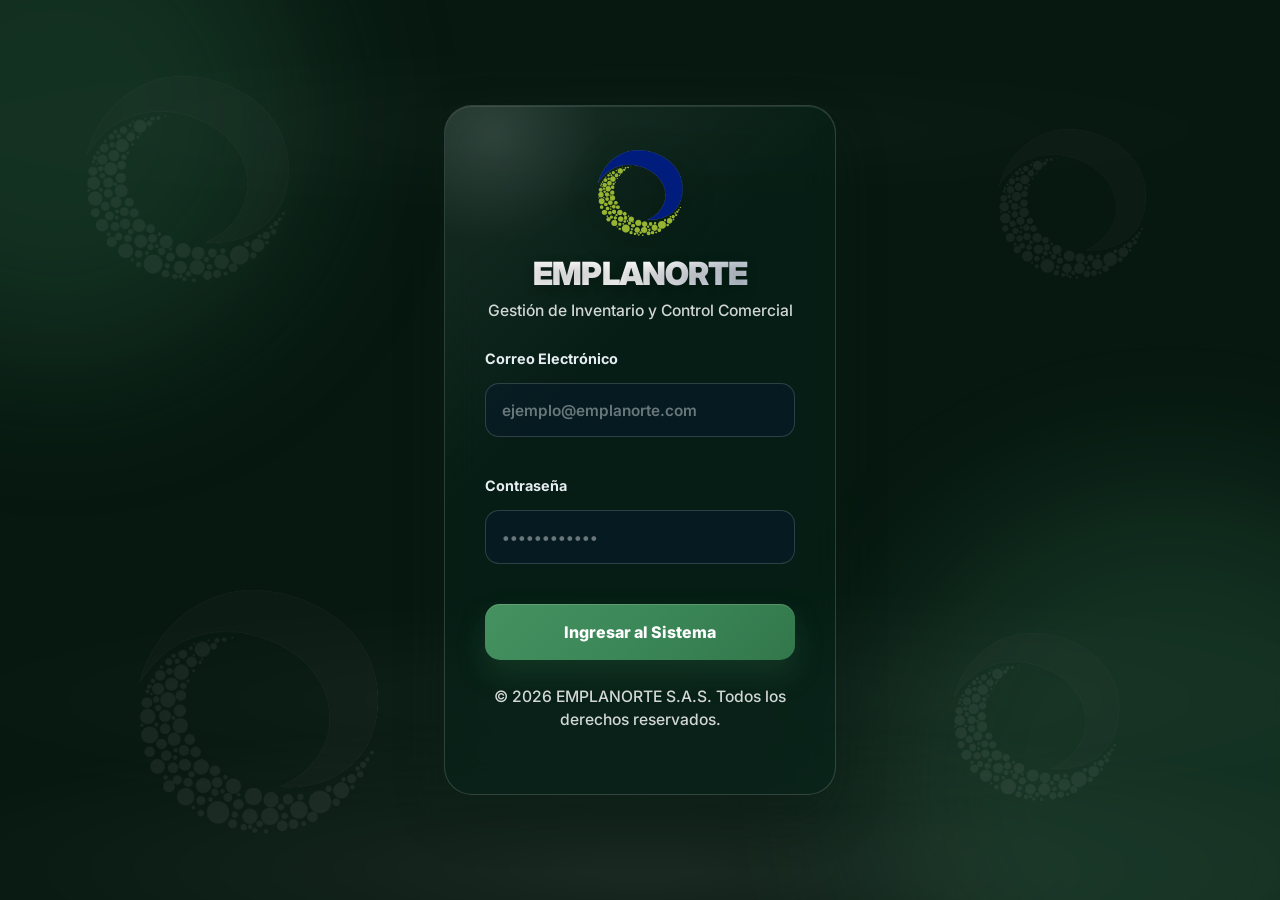
==== src/frontend/pages/clientes.html @ 9bedfa75 "Proyecto Emplanorte listo para despliegue" ====
<!DOCTYPE html>
<html lang="es">
<head>
    <meta charset="UTF-8">
    <meta name="viewport" content="width=device-width, initial-scale=1.0">
    <title>EMPLANORTE - Clientes</title>
    <link rel="icon" type="image/png" href="../img/Logo.png">
    <!-- Google Fonts: Inter -->
    <link rel="preconnect" href="https://fonts.googleapis.com">
    <link rel="preconnect" href="https://fonts.gstatic.com" crossorigin>
    <link href="https://fonts.googleapis.com/css2?family=Inter:wght@300;400;500;600;700&display=swap" rel="stylesheet">
    <!-- Estilos -->
    <link rel="stylesheet" href="../css/styles.css">
    <link rel="stylesheet" href="../css/app.css">
</head>
<body class="app-body">
    <div class="app-layout">
        <!-- Main Content -->
        <div class="main-content">
            <!-- Page Header -->
            <div class="page-header">
                <h1 class="page-title">Clientes</h1>
                <div class="page-actions">
                    <button class="btn-app btn-app-primary" id="btnAgregarCliente">
                        <span>＋</span> Agregar Cliente
                    </button>
                </div>
            </div>

            <!-- Page Body -->
            <div class="page-body">
                <!-- Summary Cards -->
                <div class="summary-cards">
                    <div class="summary-card">
                        <div class="card-icon icon-primary">👤</div>
                        <div class="card-info">
                            <div class="card-label">Total Clientes</div>
                            <div class="card-value" id="totalClientes">0</div>
                        </div>
                    </div>
                    <div class="summary-card">
                        <div class="card-icon icon-success">✅</div>
                        <div class="card-info">
                            <div class="card-label">Activos</div>
                            <div class="card-value" id="clientesActivos">0</div>
                        </div>
                    </div>
                </div>

                <!-- Filter Bar -->
                <div class="filter-bar">
                    <div class="search-input">
                        <input type="text" id="searchInput" placeholder="Buscar por nombre o teléfono...">
                    </div>
                </div>

                <!-- Data Table -->
                <div class="data-section">
                    <table class="data-table" id="tablaClientes">
                        <thead>
                            <tr>
                                <th>Nombre</th>
                                <th>Teléfono</th>
                                <th>Dirección</th>
                                <th>Observaciones</th>
                                <th>Estado</th>
                                <th>Acciones</th>
                            </tr>
                        </thead>
                        <tbody id="clientesBody">
                            <!-- Rows rendered by JS -->
                        </tbody>
                    </table>

                    <!-- Empty State -->
                    <div class="empty-state hidden" id="emptyState">
                        <div class="empty-icon">👤</div>
                        <div class="empty-title">No hay clientes registrados</div>
                        <div class="empty-desc">Agrega tu primer cliente haciendo clic en "Agregar Cliente".</div>
                    </div>
                </div>
            </div>
        </div>
    </div>

    <!-- Modal: Agregar / Editar Cliente -->
    <div class="modal-overlay" id="modalCliente">
        <div class="modal">
            <div class="modal-header">
                <h3 id="modalTitle">Agregar Cliente</h3>
                <button class="modal-close" id="btnCerrarModal">&times;</button>
            </div>
            <div class="modal-body">
                <form id="formCliente">
                    <input type="hidden" id="clienteId">

                    <div class="form-group-app">
                        <label for="nombre">Nombre *</label>
                        <input type="text" id="nombre" placeholder="Nombre completo del cliente" required>
                    </div>

                    <div class="form-group-app">
                        <label for="telefono">Teléfono</label>
                        <input type="text" id="telefono" placeholder="Ej: 3001234567">
                    </div>

                    <div class="form-group-app">
                        <label for="direccion">Dirección</label>
                        <textarea id="direccion" rows="2" placeholder="Dirección del cliente"></textarea>
                    </div>

                    <div class="form-group-app">
                        <label for="observaciones">Observaciones</label>
                        <textarea id="observaciones" rows="3" placeholder="Notas adicionales sobre el cliente"></textarea>
                    </div>
                </form>
            </div>
            <div class="modal-footer">
                <button class="btn-app btn-app-outline" id="btnCancelar">Cancelar</button>
                <button class="btn-app btn-app-primary" id="btnGuardar">Guardar</button>
            </div>
        </div>
    </div>

    <!-- Scripts -->
    <script src="../js/api.js"></script>
    <script src="../js/utils.js"></script>
    <script>
        // ---- State ----
        let clientes = [];
        let editingId = null;

        // ---- Init ----
        checkSession();
        renderSidebar('clientes');
        cargarClientes();

        // ---- DOM References ----
        const searchInput = document.getElementById('searchInput');
        const clientesBody = document.getElementById('clientesBody');
        const emptyState = document.getElementById('emptyState');
        const tablaClientes = document.getElementById('tablaClientes');
        const totalClientesEl = document.getElementById('totalClientes');
        const clientesActivosEl = document.getElementById('clientesActivos');
        const modalTitle = document.getElementById('modalTitle');
        const formCliente = document.getElementById('formCliente');
        const clienteIdInput = document.getElementById('clienteId');

        // ---- Event Listeners ----
        document.getElementById('btnAgregarCliente').addEventListener('click', abrirModalCrear);
        document.getElementById('btnCerrarModal').addEventListener('click', cerrarModal);
        document.getElementById('btnCancelar').addEventListener('click', cerrarModal);
        document.getElementById('btnGuardar').addEventListener('click', guardarCliente);
        searchInput.addEventListener('input', filtrarClientes);

        // Close modal on overlay click
        document.getElementById('modalCliente').addEventListener('click', (e) => {
            if (e.target.id === 'modalCliente') cerrarModal();
        });

        // ---- Load Clients ----
        async function cargarClientes() {
            try {
                clientes = await ApiClient.listarClientes();
                actualizarResumen();
                filtrarClientes();
            } catch (error) {
                showToast('Error al cargar clientes: ' + error.message, 'error');
            }
        }

        // ---- Update Summary Cards ----
        function actualizarResumen() {
            totalClientesEl.textContent = clientes.length;
            const activos = clientes.filter(c => c.activo !== false).length;
            clientesActivosEl.textContent = activos;
        }

        // ---- Filter & Render ----
        function filtrarClientes() {
            const term = searchInput.value.toLowerCase().trim();
            let filtered = clientes;

            if (term) {
                filtered = clientes.filter(c => {
                    const nombre = (c.nombre || '').toLowerCase();
                    const telefono = (c.telefono || '').toLowerCase();
                    return nombre.includes(term) || telefono.includes(term);
                });
            }

            renderTabla(filtered);
        }

        function renderTabla(lista) {
            if (lista.length === 0) {
                tablaClientes.classList.add('hidden');
                emptyState.classList.remove('hidden');
                return;
            }

            tablaClientes.classList.remove('hidden');
            emptyState.classList.add('hidden');

            clientesBody.innerHTML = lista.map(c => {
                const activo = c.activo !== false;
                const badgeClass = activo ? 'badge-success' : 'badge-danger';
                const badgeText = activo ? 'Activo' : 'Inactivo';

                return `
                    <tr>
                        <td style="font-weight:600; color:var(--text-dark);">${escapeHtml(c.nombre || '')}</td>
                        <td>${escapeHtml(c.telefono || '-')}</td>
                        <td>${escapeHtml(c.direccion || '-')}</td>
                        <td>${escapeHtml(c.observaciones || '-')}</td>
                        <td><span class="badge ${badgeClass}">${badgeText}</span></td>
                        <td>
                            <div style="display:flex; gap:6px;">
                                <button class="btn-app btn-app-outline btn-app-sm" onclick="abrirModalEditar(${c.id})">✏️ Editar</button>
                                <button class="btn-app btn-app-danger btn-app-sm" onclick="confirmarEliminar(${c.id}, '${escapeHtml(c.nombre || '')}')">🗑️ Eliminar</button>
                            </div>
                        </td>
                    </tr>
                `;
            }).join('');
        }

        // ---- Modal: Create ----
        function abrirModalCrear() {
            editingId = null;
            modalTitle.textContent = 'Agregar Cliente';
            resetForm('formCliente');
            clienteIdInput.value = '';
            openModal('modalCliente');
        }

        // ---- Modal: Edit ----
        function abrirModalEditar(id) {
            const cliente = clientes.find(c => c.id === id);
            if (!cliente) return;

            editingId = id;
            modalTitle.textContent = 'Editar Cliente';
            clienteIdInput.value = id;
            document.getElementById('nombre').value = cliente.nombre || '';
            document.getElementById('telefono').value = cliente.telefono || '';
            document.getElementById('direccion').value = cliente.direccion || '';
            document.getElementById('observaciones').value = cliente.observaciones || '';
            openModal('modalCliente');
        }

        // ---- Close Modal ----
        function cerrarModal() {
            closeModal('modalCliente');
            editingId = null;
            resetForm('formCliente');
        }

        // ---- Save (Create / Update) ----
        async function guardarCliente() {
            const nombre = document.getElementById('nombre').value.trim();
            const telefono = document.getElementById('telefono').value.trim();
            const direccion = document.getElementById('direccion').value.trim();
            const observaciones = document.getElementById('observaciones').value.trim();

            if (!nombre) {
                showToast('El nombre del cliente es obligatorio.', 'warning');
                return;
            }

            const data = { nombre, telefono, direccion, observaciones };
            const btnGuardar = document.getElementById('btnGuardar');
            btnGuardar.disabled = true;
            btnGuardar.textContent = 'Guardando...';

            try {
                if (editingId) {
                    await ApiClient.actualizarCliente(editingId, data);
                    showToast('Cliente actualizado correctamente.', 'success');
                } else {
                    await ApiClient.crearCliente(data);
                    showToast('Cliente creado correctamente.', 'success');
                }
                cerrarModal();
                await cargarClientes();
            } catch (error) {
                showToast('Error al guardar cliente: ' + error.message, 'error');
            } finally {
                btnGuardar.disabled = false;
                btnGuardar.textContent = 'Guardar';
            }
        }

        // ---- Delete ----
        async function confirmarEliminar(id, nombre) {
            if (!confirm(`¿Estás seguro de eliminar al cliente "${nombre}"? Esta acción no se puede deshacer.`)) {
                return;
            }

            try {
                await ApiClient.eliminarCliente(id);
                showToast('Cliente eliminado correctamente.', 'success');
                await cargarClientes();
            } catch (error) {
                showToast('Error al eliminar cliente: ' + error.message, 'error');
            }
        }

        // ---- HTML Escape Utility ----
        function escapeHtml(text) {
            const div = document.createElement('div');
            div.textContent = text;
            return div.innerHTML;
        }
    </script>
</body>
</html>
---- src/frontend/css/styles.css ----
/* ============================================================
   ESTILOS GLOBALES - EMPLANORTE S.A.S.
   Diseño Premium: Dark Mode/Glassmorphism y Tipografía Moderna
   ============================================================ */

:root {
    /* Paleta de colores */
    --bg-dark: #071810;       /* Verde muy oscuro / casi negro */
    --bg-card: rgba(10, 30, 18, 0.80); /* Verde oscuro translúcido */
    --primary: #3a7e56;       /* Verde EMPLANORTE */
    --primary-hover: #2d6244;
    --accent: #6ee7a0;        /* Verde claro complementario */
    --text-primary: #f8fafc;  /* Blanco suave */
    --text-secondary: #94a3b8;/* Gris slate */
    --border-color: rgba(255, 255, 255, 0.08);
    --border-focus: #4ade80;
    
    /* Fuentes y bordes */
    --font-sans: 'Inter', sans-serif;
    --radius-lg: 16px;
    --radius-md: 10px;
    --transition: all 0.3s cubic-bezier(0.4, 0, 0.2, 1);
}

/* Reset base */
* {
    margin: 0;
    padding: 0;
    box-sizing: border-box;
}

body {
    font-family: var(--font-sans);
    background-color: var(--bg-dark);
    color: var(--text-primary);
    min-height: 100vh;
    overflow-x: hidden;
}

/* ============================================================
   ESTILOS DE INICIAR SESIÓN (LOGIN)
   ============================================================ */

.login-body {
    display: flex;
    justify-content: center;
    align-items: center;
    position: relative;
}

/* Esferas decorativas de fondo para Glassmorphism */
.login-background {
    position: absolute;
    width: 100%;
    height: 100%;
    overflow: hidden;
    z-index: 1;
}

.circle {
    position: absolute;
    border-radius: 50%;
    filter: blur(80px);
    opacity: 0.15;
}

.circle-1 {
    width: 500px;
    height: 500px;
    background: var(--primary);
    top: -15%;
    left: -15%;
    opacity: 0.25;
}

.circle-2 {
    width: 600px;
    height: 600px;
    background: var(--accent);
    bottom: -20%;
    right: -15%;
    opacity: 0.12;
}

/* Contenedor principal del Login */
.login-container {
    position: relative;
    width: 100%;
    max-width: 440px;
    padding: 20px;
    z-index: 10;
}

/* Tarjeta de Login (Glassmorphism) */
.login-card {
    background: var(--bg-card);
    backdrop-filter: blur(20px);
    -webkit-backdrop-filter: blur(20px);
    border: 1px solid var(--border-color);
    border-radius: var(--radius-lg);
    padding: 40px;
    box-shadow: 0 20px 40px rgba(0, 0, 0, 0.3);
    animation: fadeIn 0.6s ease-out;
}

.login-header {
    text-align: center;
    margin-bottom: 30px;
}

.login-logo-wrapper {
    width: 88px;
    height: 88px;
    background: #ffffff;
    border-radius: 16px;
    display: flex;
    justify-content: center;
    align-items: center;
    margin: 0 auto 18px;
    padding: 10px;
    box-shadow: 0 6px 20px rgba(58, 126, 86, 0.45);
}

.login-logo-wrapper img {
    width: 100%;
    height: 100%;
    object-fit: contain;
}

.login-header h1 {
    font-size: 26px;
    font-weight: 700;
    letter-spacing: -0.5px;
    margin-bottom: 5px;
    background: linear-gradient(135deg, #ffffff 50%, var(--text-secondary));
    -webkit-background-clip: text;
    -webkit-text-fill-color: transparent;
}

.login-header p {
    color: var(--text-secondary);
    font-size: 14px;
}

/* Inputs y Formularios */
.login-form {
    display: flex;
    flex-direction: column;
    gap: 20px;
}

.form-group {
    display: flex;
    flex-direction: column;
    gap: 8px;
}

.form-group label {
    font-size: 13px;
    font-weight: 500;
    color: var(--text-secondary);
}

.input-wrapper {
    position: relative;
}

.input-wrapper input {
    width: 100%;
    padding: 14px 16px;
    background: rgba(15, 23, 42, 0.6);
    border: 1px solid var(--border-color);
    border-radius: var(--radius-md);
    color: var(--text-primary);
    font-size: 14px;
    font-family: var(--font-sans);
    outline: none;
    transition: var(--transition);
}

.input-wrapper input:focus {
    border-color: var(--border-focus);
    box-shadow: 0 0 0 3px rgba(58, 126, 86, 0.25);
    background: rgba(7, 24, 16, 0.85);
}

.input-wrapper input::placeholder {
    color: rgba(148, 163, 184, 0.4);
}

/* Botones Premium */
.btn {
    display: inline-flex;
    justify-content: center;
    align-items: center;
    padding: 14px 24px;
    border: none;
    border-radius: var(--radius-md);
    font-size: 14px;
    font-weight: 600;
    font-family: var(--font-sans);
    cursor: pointer;
    transition: var(--transition);
    position: relative;
    overflow: hidden;
}

.btn-primary {
    background: linear-gradient(135deg, var(--primary), var(--primary-hover));
    color: var(--text-primary);
    box-shadow: 0 4px 15px rgba(58, 126, 86, 0.35);
}

.btn-primary:hover {
    transform: translateY(-2px);
    box-shadow: 0 6px 20px rgba(58, 126, 86, 0.50);
}

.btn-primary:active {
    transform: translateY(0);
}

.btn-block {
    width: 100%;
}

/* Brillo en Hover para Botones */
.btn-shine {
    position: absolute;
    top: 0;
    left: -100%;
    width: 50%;
    height: 100%;
    background: linear-gradient(
        to right,
        rgba(255, 255, 255, 0) 0%,
        rgba(255, 255, 255, 0.3) 100%
    );
    transform: skewX(-25deg);
    transition: 0.75s;
}

.btn:hover .btn-shine {
    left: 125%;
}

/* Mensajes de error */
.error-message {
    background: rgba(239, 68, 68, 0.1);
    border: 1px solid rgba(239, 68, 68, 0.2);
    color: #f87171;
    font-size: 13px;
    padding: 12px;
    border-radius: var(--radius-md);
    text-align: center;
    animation: shake 0.4s ease-in-out;
}

.hidden {
    display: none;
}

/* Footer del Login */
.login-footer {
    margin-top: 30px;
    text-align: center;
}

.login-footer p {
    font-size: 11px;
    color: rgba(148, 163, 184, 0.5);
}

/* ============================================================
   ANIMACIONES
   ============================================================ */

@keyframes fadeIn {
    from {
        opacity: 0;
        transform: translateY(20px);
    }
    to {
        opacity: 1;
        transform: translateY(0);
    }
}

@keyframes shake {
    0%, 100% { transform: translateX(0); }
    25% { transform: translateX(-6px); }
    75% { transform: translateX(6px); }
}

/* Efecto de cargando en botón */
.btn.loading span {
    visibility: hidden;
    opacity: 0;
}

.btn.loading::after {
    content: "";
    position: absolute;
    width: 20px;
    height: 20px;
    top: 0;
    left: 0;
    right: 0;
    bottom: 0;
    margin: auto;
    border: 3px solid transparent;
    border-top-color: var(--text-primary);
    border-radius: 50%;
    animation: spin 1s ease infinite;
}

@keyframes spin {
    from { transform: rotate(0deg); }
    to { transform: rotate(360deg); }
}
/* ============================================================
   LOGIN MEJORADO - EMPLANORTE
   Autor: Salomé A.
   Fecha: 08/06/2026
   ============================================================ */

:root {
    --login-green-dark: #061f15;
    --login-green: #1f6b43;
    --login-green-light: #3d8b5a;
    --login-blue: #1d4ed8;
    --login-white: #ffffff;
    --login-muted: #a9b8c7;
    --login-border: rgba(255, 255, 255, 0.14);
    --login-input: rgba(15, 29, 42, 0.88);
}

/* Fondo general del login */
.login-page,
body.login-page {
    min-height: 100vh;
    margin: 0;
    font-family: 'Inter', sans-serif;
    background:
        radial-gradient(circle at top left, rgba(255,255,255,0.10), transparent 25%),
        radial-gradient(circle at bottom right, rgba(208, 250, 208, 0.33), transparent 22%),
        linear-gradient(135deg, #3a7f5c 0%, #4f9872 30%, #78b39a 58%, #dbe5eb 100%);
    overflow: hidden;
    position: relative;
}

/* Partículas / luces decorativas */
.login-page::before,
body.login-page::before {
    content: "";
    position: fixed;
    inset: -120px;
    background:
        radial-gradient(circle, rgba(255, 255, 255, 0.08) 1px, transparent 1px);
    background-size: 46px 46px;
    opacity: 0.22;
    animation: moveParticles 18s linear infinite;
    pointer-events: none;
}

.login-page::after,
body.login-page::after {
    content: "";
    position: fixed;
    width: 520px;
    height: 520px;
    right: -180px;
    bottom: -180px;
    border-radius: 50%;
    background: radial-gradient(circle, rgba(61, 139, 90, 0.30), transparent 68%);
    filter: blur(8px);
    animation: floatLight 7s ease-in-out infinite alternate;
    pointer-events: none;
}

@keyframes moveParticles {
    from {
        transform: translate(0, 0);
    }
    to {
        transform: translate(46px, 46px);
    }
}

@keyframes floatLight {
    from {
        transform: translateY(0) scale(1);
    }
    to {
        transform: translateY(-28px) scale(1.08);
    }
}

/* Contenedor principal */
.login-container {
    min-height: 100vh;
    display: flex;
    align-items: center;
    justify-content: center;
    padding: 24px;
    position: relative;
    z-index: 2;
}

/* Tarjeta del login */
.login-card {
    width: 100%;
    max-width: 430px;
    padding: 42px 40px 34px;
    border-radius: 28px;
    background: rgba(10, 45, 30, 0.30);
    border: 1px solid rgba(255, 255, 255, 0.22);
    backdrop-filter: blur(18px);
    -webkit-backdrop-filter: blur(18px);
    box-shadow:
        0 24px 50px rgba(25, 55, 42, 0.20),
        inset 0 1px 0 rgba(255, 255, 255, 0.14);
    position: relative;
    overflow: hidden;
    animation: cardIn 0.75s ease both;
}

/* Brillo superior de la tarjeta */
.login-card::before {
    content: "";
    position: absolute;
    top: -120px;
    left: -80px;
    width: 240px;
    height: 240px;
    background: radial-gradient(circle, rgba(61, 139, 90, 0.26), transparent 70%);
    pointer-events: none;
}

.login-card::after {
    content: "";
    position: absolute;
    inset: 0;
    border-radius: 26px;
    background: linear-gradient(135deg, rgba(255,255,255,0.08), transparent 38%);
    pointer-events: none;
}

@keyframes loginCardIn {
    from {
        opacity: 0;
        transform: translateY(24px) scale(0.97);
    }
    to {
        opacity: 1;
        transform: translateY(0) scale(1);
    }
}

/* Logo sin fondo */
.logo-container {
    display: flex;
    justify-content: center;
    margin-bottom: 18px;
    position: relative;
    z-index: 2;
}

.logo {
    width: 82px;
    height: 82px;
    object-fit: contain;
    background: transparent !important;
    border-radius: 50%;
    padding: 0 !important;
    box-shadow: none !important;
    filter: drop-shadow(0 10px 22px rgba(0, 0, 0, 0.28));
    animation: logoFloat 2.8s ease-in-out infinite;
}

@keyframes logoFloat {
    0%, 100% {
        transform: translateY(0) scale(1);
    }
    50% {
        transform: translateY(-7px) scale(1.04);
    }
}

/* Título */
.login-title,
.login-card h1 {
    margin: 0;
    text-align: center;
    color: var(--login-white);
    font-size: 2rem;
    font-weight: 900;
    letter-spacing: -0.8px;
    position: relative;
    z-index: 2;
    text-shadow: 0 3px 12px rgba(0, 0, 0, 0.22);
}

.login-subtitle,
.login-card p {
    margin: 8px 0 30px;
    text-align: center;
    color: var(--login-muted);
    font-size: 0.95rem;
    font-weight: 500;
    position: relative;
    z-index: 2;
}

/* Formulario */
.login-form,
#loginForm {
    position: relative;
    z-index: 2;
}

.form-group {
    margin-bottom: 20px;
}

.form-group label {
    display: block;
    margin-bottom: 8px;
    color: #b8c8d8;
    font-size: 0.88rem;
    font-weight: 700;
}

.form-group input {
    width: 100%;
    height: 54px;
    padding: 0 16px;
    border-radius: 14px;
    border: 1px solid rgba(255,255,255,0.20);
    background: rgba(11, 34, 54, 0.38);
    color: #ffffff;
    font-size: 0.96rem;
    font-weight: 600;
    outline: none;
    box-sizing: border-box;
    transition: all 0.25s ease;
}

.form-group input::placeholder {
    color: rgba(169, 184, 199, 0.55);
}

.form-group input:focus {
    border-color: rgba(61, 139, 90, 0.95);
    box-shadow:
        0 0 0 4px rgba(61, 139, 90, 0.18),
        0 10px 22px rgba(0, 0, 0, 0.14);
    transform: translateY(-1px);
}

/* Mensajes de error */
.error-message,
#loginError {
    display: none;
    margin: 2px 0 18px;
    padding: 13px 14px;
    border-radius: 14px;
    background: rgba(239, 68, 68, 0.13);
    border: 1px solid rgba(239, 68, 68, 0.35);
    color: #ff8b8b;
    font-size: 0.88rem;
    font-weight: 700;
    text-align: center;
    animation: shakeError 0.35s ease;
}

.error-message.show,
#loginError.show {
    display: block;
}

@keyframes shakeError {
    0%, 100% {
        transform: translateX(0);
    }
    25% {
        transform: translateX(-5px);
    }
    75% {
        transform: translateX(5px);
    }
}

/* Botón principal */
.login-button,
.btn-login,
button[type="submit"] {
    width: 100%;
    height: 56px;
    border: none;
    border-radius: 15px;
    background: linear-gradient(135deg, #3d8b5a 0%, #2f7a50 45%, #256f48 100%);
    color: #ffffff;
    font-size: 0.98rem;
    font-weight: 800;
    cursor: pointer;
    box-shadow:
        0 14px 28px rgba(47, 122, 80, 0.28),
        inset 0 1px 0 rgba(255, 255, 255, 0.18);
    transition: all 0.25s ease;
    position: relative;
    overflow: hidden;
}

.login-button::before,
.btn-login::before,
button[type="submit"]::before {
    content: "";
    position: absolute;
    top: 0;
    left: -120%;
    width: 80%;
    height: 100%;
    background: linear-gradient(90deg, transparent, rgba(255,255,255,0.25), transparent);
    transition: left 0.55s ease;
}

.login-button:hover,
.btn-login:hover,
button[type="submit"]:hover {
    transform: translateY(-2px);
    box-shadow:
        0 18px 36px rgba(47, 122, 80, 0.38),
        inset 0 1px 0 rgba(255, 255, 255, 0.20);
}

.login-button:hover::before,
.btn-login:hover::before,
button[type="submit"]:hover::before {
    left: 120%;
}

.login-button:active,
.btn-login:active,
button[type="submit"]:active {
    transform: translateY(0);
}

/* Footer */
.login-footer {
    margin-top: 28px;
    color: rgba(169, 184, 199, 0.70);
    font-size: 0.76rem;
    text-align: center;
    line-height: 1.4;
    position: relative;
    z-index: 2;
}

/* Responsive */
@media (max-width: 520px) {
    .login-card {
        padding: 34px 24px 28px;
        border-radius: 22px;
    }

    .logo {
        width: 72px;
        height: 72px;
    }

    .login-title,
    .login-card h1 {
        font-size: 1.75rem;
    }
}
/* ============================================================
   FONDO ANIMADO LOGIN - EMPLANORTE
   Más claro, con olas y logos al fondo
   ============================================================ */

body.login-page {
    min-height: 100vh;
    margin: 0;
    font-family: 'Inter', sans-serif;
    background: linear-gradient(135deg, #255840 0%, #2f7a50 28%, #3f8f67 52%, #dfe7ec 100%);
    overflow: hidden;
    position: relative;
}

/* Capa general del fondo */
.login-background {
    position: fixed;
    inset: 0;
    overflow: hidden;
    pointer-events: none;
    z-index: 0;
}

/* Olas suaves */
.bg-wave {
    position: absolute;
    left: -15%;
    width: 130%;
    border-radius: 45%;
    filter: blur(6px);
    opacity: 0.45;
    background: radial-gradient(ellipse at center,
        rgba(255, 255, 255, 0.18) 0%,
        rgba(255, 255, 255, 0.08) 35%,
        transparent 72%);
}

.wave-1 {
    height: 300px;
    bottom: -120px;
    animation: waveMove1 12s ease-in-out infinite alternate;
}

.wave-2 {
    height: 240px;
    bottom: 80px;
    animation: waveMove2 14s ease-in-out infinite alternate;
    opacity: 0.24;
}

.wave-3 {
    height: 180px;
    top: 40px;
    animation: waveMove3 16s ease-in-out infinite alternate;
    opacity: 0.14;
}

@keyframes waveMove1 {
    from {
        transform: translateX(-40px) translateY(0px) scaleX(1);
    }
    to {
        transform: translateX(40px) translateY(-16px) scaleX(1.04);
    }
}

@keyframes waveMove2 {
    from {
        transform: translateX(30px) translateY(0px) scaleX(1);
    }
    to {
        transform: translateX(-30px) translateY(18px) scaleX(1.03);
    }
}

@keyframes waveMove3 {
    from {
        transform: translateX(-20px) translateY(0px);
    }
    to {
        transform: translateX(24px) translateY(10px);
    }
}

/* Logos de fondo como marca de agua */
.bg-logo {
    position: absolute;
    background: url("../img/Circulo.png") center/contain no-repeat;
    opacity: 0.07;
    filter: grayscale(1) brightness(2.8) contrast(0.80);
    transform-origin: center;
    will-change: transform, opacity;
}

/* círculo superior izquierdo */
.logo-1 {
    width: 220px;
    height: 220px;
    top: 8%;
    left: 6%;
    animation: floatLogo1 16s ease-in-out infinite alternate;
}

/* círculo superior derecho */
.logo-2 {
    width: 160px;
    height: 160px;
    right: 10%;
    top: 14%;
    animation: floatLogo2 18s ease-in-out infinite alternate;
}

/* círculo inferior izquierdo */
.logo-3 {
    width: 260px;
    height: 260px;
    left: 10%;
    bottom: 6%;
    animation: floatLogo3 20s ease-in-out infinite alternate;
}

/* círculo inferior derecho */
.logo-4 {
    width: 180px;
    height: 180px;
    right: 12%;
    bottom: 10%;
    animation: floatLogo4 17s ease-in-out infinite alternate;
}

@keyframes floatLogo1 {
    0% {
        transform: translate(0, 0) rotate(0deg) scale(1);
        opacity: 0.05;
    }
    50% {
        transform: translate(18px, -12px) rotate(4deg) scale(1.03);
        opacity: 0.08;
    }
    100% {
        transform: translate(-8px, 14px) rotate(-3deg) scale(0.98);
        opacity: 0.06;
    }
}

@keyframes floatLogo2 {
    0% {
        transform: translate(0, 0) rotate(0deg) scale(1);
        opacity: 0.04;
    }
    50% {
        transform: translate(-16px, 10px) rotate(-5deg) scale(1.04);
        opacity: 0.07;
    }
    100% {
        transform: translate(10px, -12px) rotate(3deg) scale(0.98);
        opacity: 0.05;
    }
}

@keyframes floatLogo3 {
    0% {
        transform: translate(0, 0) rotate(0deg) scale(1);
        opacity: 0.05;
    }
    50% {
        transform: translate(22px, -18px) rotate(5deg) scale(1.02);
        opacity: 0.08;
    }
    100% {
        transform: translate(-10px, 8px) rotate(-4deg) scale(0.97);
        opacity: 0.06;
    }
}

@keyframes floatLogo4 {
    0% {
        transform: translate(0, 0) rotate(0deg) scale(1);
        opacity: 0.04;
    }
    50% {
        transform: translate(-14px, -14px) rotate(4deg) scale(1.03);
        opacity: 0.07;
    }
    100% {
        transform: translate(12px, 10px) rotate(-3deg) scale(0.98);
        opacity: 0.05;
    }
}
/* Contenedor del login */
.login-container {
    min-height: 100vh;
    display: flex;
    align-items: center;
    justify-content: center;
    padding: 24px;
    position: relative;
    z-index: 2;
}

/* Tarjeta del login */
.login-card {
    width: 100%;
    max-width: 430px;
    padding: 42px 40px 34px;
    border-radius: 28px;
    background: rgba(6, 37, 25, 0.48);
    border: 1px solid rgba(255, 255, 255, 0.16);
    backdrop-filter: blur(16px);
    -webkit-backdrop-filter: blur(16px);
    box-shadow:
        0 22px 50px rgba(10, 34, 23, 0.28),
        inset 0 1px 0 rgba(255, 255, 255, 0.10);
    position: relative;
    overflow: hidden;
    animation: cardIn 0.75s ease both;
}

.login-card::before {
    content: "";
    position: absolute;
    top: -80px;
    left: -60px;
    width: 220px;
    height: 220px;
    background: radial-gradient(circle, rgba(255,255,255,0.10), transparent 70%);
    pointer-events: none;
}

@keyframes cardIn {
    from {
        opacity: 0;
        transform: translateY(28px) scale(0.97);
    }
    to {
        opacity: 1;
        transform: translateY(0) scale(1);
    }
}

/* Logo principal */
.logo-container {
    display: flex;
    justify-content: center;
    margin-bottom: 14px;
    position: relative;
    z-index: 2;
}

.logo {
    width: 92px;
    height: 92px;
    object-fit: contain;
    background: transparent !important;
    box-shadow: none !important;
    border-radius: 50%;
    animation: logoFloat 3s ease-in-out infinite;
    filter: drop-shadow(0 8px 16px rgba(0, 0, 0, 0.22));
}

@keyframes logoFloat {
    0%, 100% {
        transform: translateY(0px);
    }
    50% {
        transform: translateY(-8px);
    }
}

/* Títulos */
.login-card h1,
.login-title {
    margin: 0;
    text-align: center;
    color: #ffffff;
    font-size: 2rem;
    font-weight: 900;
    letter-spacing: -0.8px;
    position: relative;
    z-index: 2;
}

.login-card p,
.login-subtitle {
    margin: 8px 0 28px;
    text-align: center;
    color: rgba(255,255,255,0.82);
    font-size: 0.98rem;
    font-weight: 500;
    position: relative;
    z-index: 2;
}

/* Inputs */
.form-group {
    margin-bottom: 20px;
    position: relative;
    z-index: 2;
}

.form-group label {
    display: block;
    margin-bottom: 8px;
    color: #e6edf1;
    font-size: 0.90rem;
    font-weight: 700;
}

.form-group input {
    width: 100%;
    height: 54px;
    padding: 0 16px;
    border-radius: 14px;
    border: 1px solid rgba(255,255,255,0.16);
    background: rgba(9, 29, 47, 0.55);
    color: #ffffff;
    font-size: 0.96rem;
    font-weight: 600;
    outline: none;
    box-sizing: border-box;
    transition: all 0.25s ease;
}

.form-group input::placeholder {
    color: rgba(255,255,255,0.40);
}

.form-group input:focus {
    border-color: rgba(96, 165, 250, 0.55);
    box-shadow: 0 0 0 4px rgba(96, 165, 250, 0.14);
    transform: translateY(-1px);
}

/* Botón */
button[type="submit"],
.login-button,
.btn-login {
    width: 100%;
    height: 56px;
    border: none;
    border-radius: 15px;
    background: linear-gradient(135deg, #469160 0%, #3b8757 50%, #32774b 100%);
    color: #ffffff;
    font-size: 1rem;
    font-weight: 800;
    cursor: pointer;
    box-shadow:
        0 14px 28px rgba(50, 119, 75, 0.25),
        inset 0 1px 0 rgba(255,255,255,0.16);
    transition: all 0.25s ease;
    position: relative;
    overflow: hidden;
}

button[type="submit"]::before,
.login-button::before,
.btn-login::before {
    content: "";
    position: absolute;
    top: 0;
    left: -120%;
    width: 80%;
    height: 100%;
    background: linear-gradient(90deg, transparent, rgba(255,255,255,0.24), transparent);
    transition: left 0.6s ease;
}

button[type="submit"]:hover,
.login-button:hover,
.btn-login:hover {
    transform: translateY(-2px);
    box-shadow:
        0 18px 34px rgba(50, 119, 75, 0.30),
        inset 0 1px 0 rgba(255,255,255,0.18);
}

button[type="submit"]:hover::before,
.login-button:hover::before,
.btn-login:hover::before {
    left: 120%;
}

/* Footer */
.login-footer {
    margin-top: 26px;
    text-align: center;
    color: rgba(255,255,255,0.70);
    font-size: 0.80rem;
    line-height: 1.45;
    position: relative;
    z-index: 2;
}

/* Responsive */
@media (max-width: 520px) {
    .login-card {
        padding: 34px 24px 28px;
        border-radius: 24px;
    }

    .logo {
        width: 80px;
        height: 80px;
    }

    .login-card h1,
    .login-title {
        font-size: 1.75rem;
    }

    .logo-1,
    .logo-2,
    .logo-3,
    .logo-4 {
        opacity: 0.04;
    }
}
---- src/frontend/css/app.css ----
/* ============================================================
   APP LAYOUT - EMPLANORTE S.A.S.
   Estructura estilo Treinta: Sidebar fijo + contenido principal
   Nota: Los colores son provisionales y se cambiarán después.
   ============================================================ */

/* ---- Variables de la aplicación ---- */
:root {
    --sidebar-width: 240px;
    --sidebar-bg: #3a7e56;
    --sidebar-border: #2d6244;
    --sidebar-text: rgba(255, 255, 255, 0.88);
    --sidebar-heading: rgba(255, 255, 255, 0.50);
    --sidebar-active-bg: rgba(255, 255, 255, 0.18);
    --sidebar-active-text: #ffffff;
    --sidebar-active-border: #c6f6d5;
    --sidebar-hover-bg: rgba(255, 255, 255, 0.10);

    --topbar-height: 0px;
    --content-bg: #f4f6f9;
    --card-bg: #ffffff;
    --card-border: #e2e8f0;
    --card-shadow: 0 1px 3px rgba(0, 0, 0, 0.06);

    --text-dark: #1a202c;
    --text-medium: #4a5568;
    --text-light: #a0aec0;

    --primary: #3182ce;
    --primary-light: #ebf8ff;
    --success: #38a169;
    --success-light: #f0fff4;
    --danger: #e53e3e;
    --danger-light: #fff5f5;
    --warning: #d69e2e;
    --warning-light: #fffff0;

    --font-sans: 'Inter', -apple-system, BlinkMacSystemFont, sans-serif;
    --radius-sm: 6px;
    --radius-md: 8px;
    --radius-lg: 12px;
    --transition: all 0.2s ease;
}

/* ---- Reset y Base ---- */
* { margin: 0; padding: 0; box-sizing: border-box; }

body.app-body {
    font-family: var(--font-sans);
    background: var(--content-bg);
    color: var(--text-dark);
    min-height: 100vh;
    overflow-x: hidden;
}

a { text-decoration: none; color: inherit; }

/* ============================================================
   LAYOUT: Sidebar + Main
   ============================================================ */

.app-layout {
    display: flex;
    min-height: 100vh;
}

/* ---- SIDEBAR ---- */
.sidebar {
    width: var(--sidebar-width);
    min-height: 100vh;
    background: var(--sidebar-bg);
    border-right: 1px solid var(--sidebar-border);
    display: flex;
    flex-direction: column;
    position: fixed;
    top: 0;
    left: 0;
    bottom: 0;
    z-index: 100;
    overflow-y: auto;
    transition: transform 0.3s ease;
}

/* Logo / Branding */
.sidebar-brand {
    padding: 18px 18px;
    display: flex;
    align-items: center;
    gap: 10px;
    border-bottom: 1px solid var(--sidebar-border);
}

.sidebar-brand .brand-icon {
    width: 42px;
    height: 42px;
    background: transparent;
    border-radius: 50%;
    padding: 0;
    object-fit: contain;
    flex-shrink: 0;
    display: block;
    filter: drop-shadow(0 3px 8px rgba(0, 0, 0, 0.16));
    transition: transform 0.25s ease;
}
.sidebar-brand .brand-icon:hover {
    transform: scale(1.08);
}

.sidebar-brand .brand-name {
    font-size: 18px;
    font-weight: 800;
    color: #ffffff;
    letter-spacing: -0.3px;
}

/* User Profile */
.sidebar-user {
    padding: 16px;
    display: flex;
    align-items: center;
    gap: 10px;
    border-bottom: 1px solid var(--sidebar-border);
}

.sidebar-user .user-avatar {
    width: 40px;
    height: 40px;
    border-radius: 50%;
    background: rgba(255, 255, 255, 0.20);
    color: #ffffff;
    border: 2px solid rgba(255, 255, 255, 0.35);
    display: flex;
    align-items: center;
    justify-content: center;
    font-weight: 600;
    font-size: 14px;
    flex-shrink: 0;
    cursor: pointer;
    position: relative;
    overflow: hidden;
    transition: border-color 0.2s;
}

.sidebar-user .user-avatar:hover {
    border-color: #ffffff;
}

.sidebar-user .user-avatar img {
    width: 100%;
    height: 100%;
    object-fit: cover;
    border-radius: 50%;
}

.sidebar-user .user-avatar .avatar-overlay {
    position: absolute;
    inset: 0;
    background: rgba(0, 0, 0, 0.45);
    display: flex;
    align-items: center;
    justify-content: center;
    font-size: 16px;
    opacity: 0;
    transition: opacity 0.2s;
    border-radius: 50%;
}

.sidebar-user .user-avatar:hover .avatar-overlay {
    opacity: 1;
}

.sidebar-user .user-info {
    flex: 1;
    min-width: 0;
}

.sidebar-user .user-name {
    font-size: 13px;
    font-weight: 600;
    color: #ffffff;
    white-space: nowrap;
    overflow: hidden;
    text-overflow: ellipsis;
}

.sidebar-user .user-role {
    font-size: 11px;
    color: rgba(255, 255, 255, 0.60);
}

/* Navigation sections */
.sidebar-nav {
    flex: 1;
    padding: 8px 0;
    overflow-y: auto;
}

.nav-section {
    padding: 0 12px;
    margin-bottom: 4px;
}

.nav-section-title {
    font-size: 10px;
    font-weight: 700;
    text-transform: uppercase;
    letter-spacing: 0.8px;
    color: var(--sidebar-heading);
    padding: 12px 8px 6px;
}

.nav-item {
    display: flex;
    align-items: center;
    gap: 10px;
    padding: 9px 12px;
    border-radius: var(--radius-md);
    color: var(--sidebar-text);
    font-size: 13px;
    font-weight: 500;
    cursor: pointer;
    transition: var(--transition);
    border-left: 3px solid transparent;
    margin-bottom: 1px;
}

.nav-item:hover {
    background: var(--sidebar-hover-bg);
    color: #ffffff;
}

.nav-item.active {
    background: var(--sidebar-active-bg);
    color: var(--sidebar-active-text);
    border-left-color: var(--sidebar-active-border);
    font-weight: 600;
}

.nav-item .nav-icon {
    width: 20px;
    height: 20px;
    display: flex;
    align-items: center;
    justify-content: center;
    font-size: 16px;
    flex-shrink: 0;
}

.nav-item .nav-badge {
    margin-left: auto;
    background: var(--primary);
    color: #fff;
    font-size: 10px;
    font-weight: 700;
    padding: 2px 6px;
    border-radius: 10px;
    min-width: 18px;
    text-align: center;
}

/* Sidebar footer */
.sidebar-footer {
    padding: 12px 16px;
    border-top: 1px solid var(--sidebar-border);
}

.sidebar-footer .btn-logout {
    display: flex;
    align-items: center;
    gap: 8px;
    width: 100%;
    padding: 9px 12px;
    background: none;
    border: 1px solid rgba(255, 255, 255, 0.25);
    border-radius: var(--radius-md);
    color: rgba(255, 255, 255, 0.85);
    font-size: 13px;
    font-weight: 500;
    cursor: pointer;
    transition: var(--transition);
    font-family: var(--font-sans);
}

.sidebar-footer .btn-logout:hover {
    background: var(--danger-light);
    color: var(--danger);
    border-color: var(--danger);
}

.sidebar-version {
    text-align: center;
    font-size: 10px;
    color: rgba(255, 255, 255, 0.40);
    padding-top: 8px;
}

/* ---- MAIN CONTENT ---- */
.main-content {
    flex: 1;
    margin-left: var(--sidebar-width);
    min-height: 100vh;
    display: flex;
    flex-direction: column;
}

/* ---- PAGE HEADER ---- */
.page-header {
    background: var(--card-bg);
    border-bottom: 1px solid var(--card-border);
    padding: 20px 28px;
    display: flex;
    align-items: center;
    justify-content: space-between;
    gap: 16px;
    flex-wrap: wrap;
}

.page-header .page-title {
    font-size: 20px;
    font-weight: 700;
    color: var(--text-dark);
}

.page-header .page-actions {
    display: flex;
    gap: 10px;
    align-items: center;
}

/* ---- PAGE BODY (scrollable content) ---- */
.page-body {
    flex: 1;
    padding: 24px 28px;
    overflow-y: auto;
}

/* ============================================================
   COMPONENTES REUTILIZABLES
   ============================================================ */

/* ---- Summary Cards (Balance, Ventas, Gastos) ---- */
.summary-cards {
    display: grid;
    grid-template-columns: repeat(auto-fit, minmax(220px, 1fr));
    gap: 16px;
    margin-bottom: 24px;
}

.summary-card {
    background: var(--card-bg);
    border: 1px solid var(--card-border);
    border-radius: var(--radius-lg);
    padding: 18px 20px;
    display: flex;
    align-items: center;
    gap: 14px;
    box-shadow: var(--card-shadow);
    transition: var(--transition);
}

.summary-card:hover {
    box-shadow: 0 4px 12px rgba(0, 0, 0, 0.08);
    transform: translateY(-1px);
}

.summary-card .card-icon {
    width: 44px;
    height: 44px;
    border-radius: var(--radius-md);
    display: flex;
    align-items: center;
    justify-content: center;
    font-size: 20px;
    flex-shrink: 0;
}

.summary-card .card-icon.icon-primary {
    background: var(--primary-light);
    color: var(--primary);
}

.summary-card .card-icon.icon-success {
    background: var(--success-light);
    color: var(--success);
}

.summary-card .card-icon.icon-danger {
    background: var(--danger-light);
    color: var(--danger);
}

.summary-card .card-icon.icon-warning {
    background: var(--warning-light);
    color: var(--warning);
}

.summary-card .card-info {}

.summary-card .card-label {
    font-size: 12px;
    color: var(--text-light);
    font-weight: 500;
    margin-bottom: 2px;
}

.summary-card .card-value {
    font-size: 22px;
    font-weight: 700;
    color: var(--text-dark);
}

/* ---- Tab Navigation (Transacciones, Cierres...) ---- */
.tab-nav {
    display: flex;
    border-bottom: 2px solid var(--card-border);
    margin-bottom: 20px;
    gap: 0;
}

.tab-nav .tab-item {
    padding: 10px 20px;
    font-size: 13px;
    font-weight: 500;
    color: var(--text-light);
    cursor: pointer;
    border-bottom: 2px solid transparent;
    margin-bottom: -2px;
    transition: var(--transition);
}

.tab-nav .tab-item:hover {
    color: var(--text-medium);
}

.tab-nav .tab-item.active {
    color: var(--primary);
    border-bottom-color: var(--primary);
    font-weight: 600;
}

/* ---- Filter Bar ---- */
.filter-bar {
    display: flex;
    align-items: center;
    gap: 12px;
    margin-bottom: 20px;
    flex-wrap: wrap;
}

.filter-bar .filter-btn {
    display: flex;
    align-items: center;
    gap: 6px;
    padding: 8px 14px;
    background: var(--card-bg);
    border: 1px solid var(--card-border);
    border-radius: var(--radius-md);
    font-size: 13px;
    font-weight: 500;
    color: var(--text-medium);
    cursor: pointer;
    transition: var(--transition);
    font-family: var(--font-sans);
}

.filter-bar .filter-btn:hover {
    border-color: var(--primary);
    color: var(--primary);
}

.filter-bar select,
.filter-bar input[type="date"],
.filter-bar input[type="text"] {
    padding: 8px 12px;
    background: var(--card-bg);
    border: 1px solid var(--card-border);
    border-radius: var(--radius-md);
    font-size: 13px;
    color: var(--text-dark);
    font-family: var(--font-sans);
    outline: none;
    transition: var(--transition);
}

.filter-bar select:focus,
.filter-bar input:focus {
    border-color: var(--primary);
    box-shadow: 0 0 0 2px rgba(49, 130, 206, 0.15);
}

.filter-bar .search-input {
    flex: 1;
    min-width: 180px;
    position: relative;
}

.filter-bar .search-input input {
    width: 100%;
    padding-left: 34px;
}

.filter-bar .search-input::before {
    content: "🔍";
    position: absolute;
    left: 10px;
    top: 50%;
    transform: translateY(-50%);
    font-size: 14px;
    pointer-events: none;
}

/* ---- Data Table ---- */
.data-section {
    background: var(--card-bg);
    border: 1px solid var(--card-border);
    border-radius: var(--radius-lg);
    box-shadow: var(--card-shadow);
    overflow: hidden;
}

.data-table {
    width: 100%;
    border-collapse: collapse;
}

.data-table thead th {
    padding: 12px 16px;
    text-align: left;
    font-size: 11px;
    font-weight: 700;
    text-transform: uppercase;
    letter-spacing: 0.5px;
    color: var(--text-light);
    background: #fafbfc;
    border-bottom: 1px solid var(--card-border);
}

.data-table tbody td {
    padding: 14px 16px;
    font-size: 13px;
    color: var(--text-medium);
    border-bottom: 1px solid #f0f2f5;
}

.data-table tbody tr:last-child td {
    border-bottom: none;
}

.data-table tbody tr:hover {
    background: #f8fafc;
}

.data-table tbody tr {
    transition: var(--transition);
}

/* ---- Badges / Status Pills ---- */
.badge {
    display: inline-flex;
    align-items: center;
    padding: 3px 10px;
    border-radius: 20px;
    font-size: 11px;
    font-weight: 600;
}

.badge-success { background: var(--success-light); color: var(--success); }
.badge-warning { background: var(--warning-light); color: var(--warning); }
.badge-danger  { background: var(--danger-light);  color: var(--danger);  }
.badge-primary { background: var(--primary-light); color: var(--primary); }

/* ---- Buttons ---- */
.btn-app {
    display: inline-flex;
    align-items: center;
    gap: 6px;
    padding: 9px 18px;
    border: none;
    border-radius: var(--radius-md);
    font-size: 13px;
    font-weight: 600;
    cursor: pointer;
    transition: var(--transition);
    font-family: var(--font-sans);
}

.btn-app-primary {
    background: var(--primary);
    color: #fff;
}

.btn-app-primary:hover {
    background: #2c5282;
    box-shadow: 0 2px 8px rgba(49, 130, 206, 0.3);
}

.btn-app-outline {
    background: var(--card-bg);
    color: var(--text-medium);
    border: 1px solid var(--card-border);
}

.btn-app-outline:hover {
    border-color: var(--primary);
    color: var(--primary);
}

.btn-app-success {
    background: var(--success);
    color: #fff;
}

.btn-app-success:hover {
    background: #2f855a;
}

.btn-app-danger {
    background: var(--danger);
    color: #fff;
}

.btn-app-danger:hover {
    background: #c53030;
}

.btn-app-sm {
    padding: 6px 12px;
    font-size: 12px;
}

/* ---- Empty State ---- */
.empty-state {
    text-align: center;
    padding: 60px 20px;
}

.empty-state .empty-icon {
    font-size: 56px;
    margin-bottom: 16px;
    opacity: 0.5;
}

.empty-state .empty-title {
    font-size: 15px;
    color: var(--text-medium);
    margin-bottom: 6px;
    font-weight: 600;
}

.empty-state .empty-desc {
    font-size: 13px;
    color: var(--text-light);
    margin-bottom: 20px;
}

/* ---- Modal / Dialog ---- */
.modal-overlay {
    position: fixed;
    inset: 0;
    background: rgba(0, 0, 0, 0.4);
    display: flex;
    align-items: center;
    justify-content: center;
    z-index: 1000;
    opacity: 0;
    visibility: hidden;
    transition: var(--transition);
}

.modal-overlay.show {
    opacity: 1;
    visibility: visible;
}

.modal {
    background: var(--card-bg);
    border-radius: var(--radius-lg);
    width: 90%;
    max-width: 560px;
    max-height: 85vh;
    display: flex;
    flex-direction: column;
    overflow: hidden;
    box-shadow: 0 20px 60px rgba(0, 0, 0, 0.15);
    transform: translateY(20px);
    transition: transform 0.3s ease;
}

.modal-overlay.show .modal {
    transform: translateY(0);
}

.modal-header {
    padding: 20px 24px;
    border-bottom: 1px solid var(--card-border);
    display: flex;
    align-items: center;
    justify-content: space-between;
}

.modal-header h3 {
    font-size: 16px;
    font-weight: 700;
    color: var(--text-dark);
}

.modal-close {
    background: none;
    border: none;
    font-size: 20px;
    color: var(--text-light);
    cursor: pointer;
    padding: 4px;
    line-height: 1;
}

.modal-close:hover { color: var(--danger); }

/* Cuando el modal envuelve su contenido en un <form>, el form es el hijo
   flex directo: debe ser columna y poder encogerse para que el body scrollee
   y el footer quede fijo abajo. */
.modal > form {
    display: flex;
    flex-direction: column;
    flex: 1;
    min-height: 0;
}

.modal-body {
    padding: 24px;
    overflow-y: auto;
    flex: 1;
    min-height: 0;
}

.modal-footer {
    padding: 16px 24px;
    border-top: 1px solid var(--card-border);
    display: flex;
    justify-content: flex-end;
    gap: 10px;
}

/* ---- Form Controls (inside app) ---- */
.form-group-app {
    margin-bottom: 16px;
}

.form-group-app label {
    display: block;
    font-size: 12px;
    font-weight: 600;
    color: var(--text-medium);
    margin-bottom: 6px;
}

.form-group-app input,
.form-group-app select,
.form-group-app textarea {
    width: 100%;
    padding: 10px 12px;
    border: 1px solid var(--card-border);
    border-radius: var(--radius-md);
    font-size: 13px;
    color: var(--text-dark);
    font-family: var(--font-sans);
    background: #fff;
    outline: none;
    transition: var(--transition);
}

.form-group-app input:focus,
.form-group-app select:focus,
.form-group-app textarea:focus {
    border-color: var(--primary);
    box-shadow: 0 0 0 2px rgba(49, 130, 206, 0.15);
}

.form-row {
    display: grid;
    grid-template-columns: 1fr 1fr;
    gap: 12px;
}

/* ---- Toast Notifications ---- */
.toast-container {
    position: fixed;
    top: 20px;
    right: 20px;
    z-index: 2000;
    display: flex;
    flex-direction: column;
    gap: 8px;
}

.toast {
    padding: 12px 20px;
    border-radius: var(--radius-md);
    font-size: 13px;
    font-weight: 500;
    color: #fff;
    box-shadow: 0 4px 16px rgba(0, 0, 0, 0.15);
    animation: toastIn 0.3s ease;
    max-width: 360px;
}

.toast-success { background: var(--success); }
.toast-error   { background: var(--danger);  }
.toast-warning { background: var(--warning); }

@keyframes toastIn {
    from { opacity: 0; transform: translateX(30px); }
    to   { opacity: 1; transform: translateX(0);    }
}

/* ---- Utilities ---- */
.hidden { display: none !important; }
.text-right { text-align: right; }
.text-center { text-align: center; }
.text-success { color: var(--success); }
.text-danger  { color: var(--danger);  }
.text-warning { color: var(--warning); }
.text-primary { color: var(--primary); }
.fw-bold { font-weight: 700; }
.mt-4 { margin-top: 16px; }
.mb-4 { margin-bottom: 16px; }

.currency::before { content: "$ "; }

/* ============================================================
   RESPONSIVE
   ============================================================ */

/* Botón hamburguesa (solo mobile) */
.sidebar-toggle {
    display: none;
    position: fixed;
    top: 14px;
    left: 14px;
    z-index: 200;
    background: var(--card-bg);
    border: 1px solid var(--card-border);
    border-radius: var(--radius-md);
    padding: 8px 10px;
    font-size: 20px;
    cursor: pointer;
    box-shadow: var(--card-shadow);
}

.sidebar-overlay {
    display: none;
    position: fixed;
    inset: 0;
    background: rgba(0,0,0,0.3);
    z-index: 90;
}

@media (max-width: 768px) {
    .sidebar {
        transform: translateX(-100%);
    }

    .sidebar.open {
        transform: translateX(0);
    }

    .sidebar-toggle {
        display: block;
    }

    .sidebar-overlay.show {
        display: block;
    }

    .main-content {
        margin-left: 0;
    }

    .page-header {
        padding: 16px 16px 16px 56px;
    }

    .page-body {
        padding: 16px;
    }

    .summary-cards {
        grid-template-columns: 1fr;
    }

    .form-row {
        grid-template-columns: 1fr;
    }

    .filter-bar {
        flex-direction: column;
        align-items: stretch;
    }
}
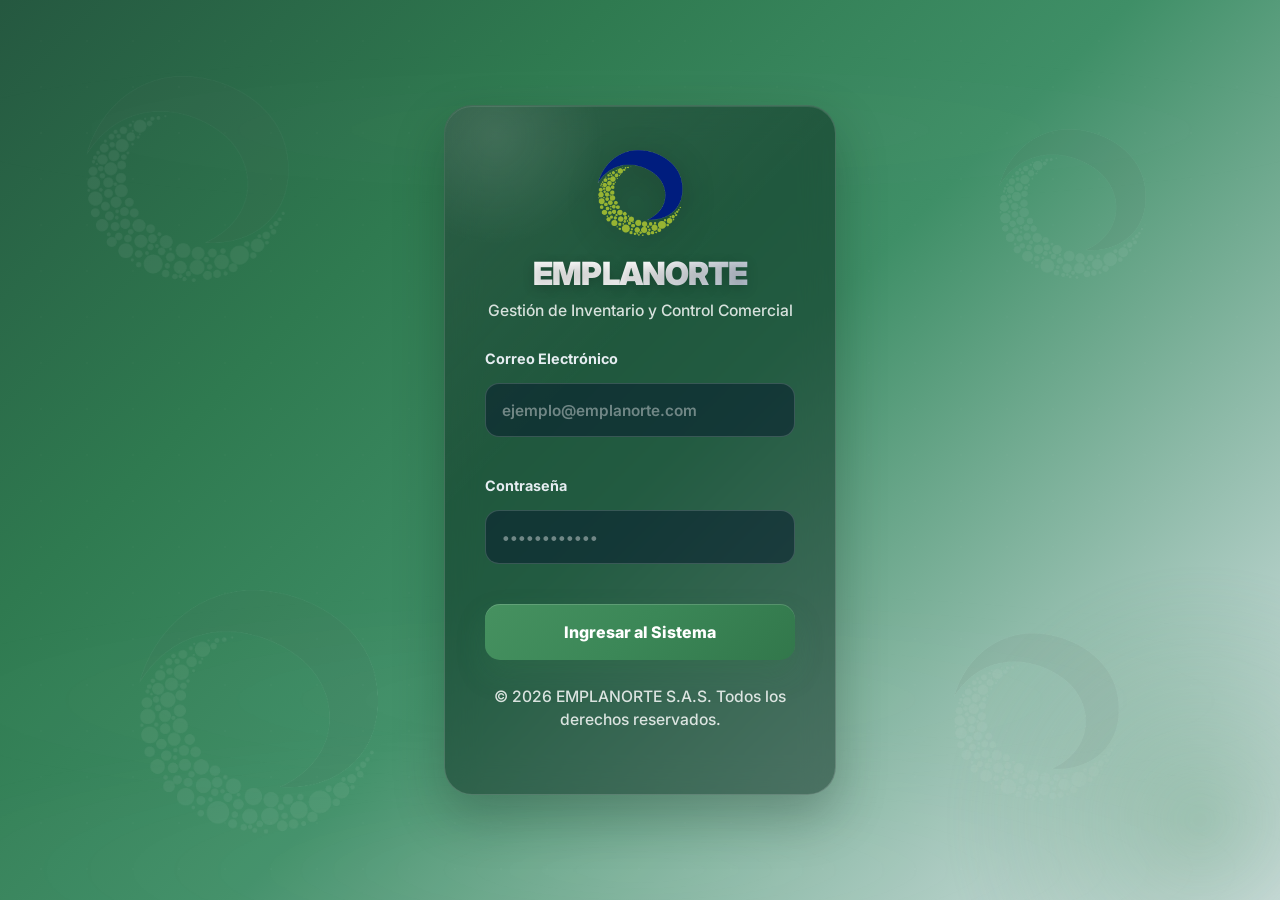
==== commit 39669afa: "Mejorar inventario, categorías, acceso y estados de carga" ====
--- a/src/frontend/pages/clientes.html
+++ b/src/frontend/pages/clientes.html
@@ -10,8 +10,8 @@
     <link rel="preconnect" href="https://fonts.gstatic.com" crossorigin>
     <link href="https://fonts.googleapis.com/css2?family=Inter:wght@300;400;500;600;700&display=swap" rel="stylesheet">
     <!-- Estilos -->
-    <link rel="stylesheet" href="../css/styles.css">
-    <link rel="stylesheet" href="../css/app.css">
+    <link rel="stylesheet" href="../css/styles.css?v=2.4.0">
+    <link rel="stylesheet" href="../css/app.css?v=2.4.0">
 </head>
 <body class="app-body">
     <div class="app-layout">
@@ -123,8 +123,8 @@
     </div>
 
     <!-- Scripts -->
-    <script src="../js/api.js"></script>
-    <script src="../js/utils.js"></script>
+    <script src="../js/api.js?v=2.4.0"></script>
+    <script src="../js/utils.js?v=2.4.0"></script>
     <script>
         // ---- State ----
         let clientes = [];
--- a/src/frontend/css/styles.css
+++ b/src/frontend/css/styles.css
@@ -318,6 +318,77 @@
     from { transform: rotate(0deg); }
     to { transform: rotate(360deg); }
 }
+
+/* Indicador global: impide acciones mientras el backend termina una operación. */
+.global-loading-overlay {
+    position: fixed;
+    inset: 0;
+    z-index: 20000;
+    display: flex;
+    align-items: center;
+    justify-content: center;
+    padding: 20px;
+    background: rgba(15, 28, 45, 0.46);
+    backdrop-filter: blur(2px);
+    opacity: 0;
+    visibility: hidden;
+    pointer-events: none;
+    transition: opacity 0.16s ease, visibility 0.16s ease;
+}
+
+.global-loading-overlay.show {
+    opacity: 1;
+    visibility: visible;
+    pointer-events: all;
+}
+
+.global-loading-card {
+    min-width: 210px;
+    display: flex;
+    flex-direction: column;
+    align-items: center;
+    gap: 7px;
+    padding: 24px 30px;
+    border-radius: 16px;
+    background: #ffffff;
+    color: #1f2937;
+    box-shadow: 0 22px 55px rgba(15, 28, 45, 0.28);
+    text-align: center;
+}
+
+.global-loading-card strong {
+    margin-top: 3px;
+    font-size: 15px;
+}
+
+.global-loading-card span {
+    color: #64748b;
+    font-size: 12px;
+}
+
+.global-loading-spinner {
+    width: 38px;
+    height: 38px;
+    border: 4px solid #dce9e1;
+    border-top-color: #3a7e56;
+    border-radius: 50%;
+    animation: global-loading-spin 0.8s linear infinite;
+}
+
+@keyframes global-loading-spin {
+    from { transform: rotate(0deg); }
+    to { transform: rotate(360deg); }
+}
+
+html.is-loading,
+html.is-loading body {
+    cursor: wait;
+}
+
+@media (prefers-reduced-motion: reduce) {
+    .global-loading-overlay { transition: none; }
+    .global-loading-spinner { animation-duration: 1.6s; }
+}
 /* ============================================================
    LOGIN MEJORADO - EMPLANORTE
    Autor: Salomé A.
@@ -1090,4 +1161,5 @@
     .logo-4 {
         opacity: 0.04;
     }
-}+    
+}
--- a/src/frontend/css/app.css
+++ b/src/frontend/css/app.css
@@ -51,6 +51,168 @@
     color: var(--text-dark);
     min-height: 100vh;
     overflow-x: hidden;
+}
+
+/* Indicador global de operaciones contra el backend. */
+.global-loading-overlay {
+    position: fixed;
+    inset: 0;
+    z-index: 20000;
+    display: flex;
+    align-items: center;
+    justify-content: center;
+    padding: 20px;
+    background: rgba(15, 28, 45, 0.46);
+    backdrop-filter: blur(2px);
+    opacity: 0;
+    visibility: hidden;
+    pointer-events: none;
+    transition: opacity 0.16s ease, visibility 0.16s ease;
+}
+
+.global-loading-overlay.show {
+    opacity: 1;
+    visibility: visible;
+    pointer-events: all;
+}
+
+.global-loading-card {
+    min-width: 210px;
+    display: flex;
+    flex-direction: column;
+    align-items: center;
+    gap: 7px;
+    padding: 24px 30px;
+    border-radius: 16px;
+    background: #ffffff;
+    color: #1f2937;
+    box-shadow: 0 22px 55px rgba(15, 28, 45, 0.28);
+    text-align: center;
+}
+
+.global-loading-card strong { margin-top: 3px; font-size: 15px; }
+.global-loading-card span { color: #64748b; font-size: 12px; }
+
+.global-loading-spinner {
+    width: 38px;
+    height: 38px;
+    border: 4px solid #dce9e1;
+    border-top-color: #3a7e56;
+    border-radius: 50%;
+    animation: global-loading-spin 0.8s linear infinite;
+}
+
+html.is-loading,
+html.is-loading body { cursor: wait; }
+
+@keyframes global-loading-spin {
+    from { transform: rotate(0deg); }
+    to { transform: rotate(360deg); }
+}
+
+@media (prefers-reduced-motion: reduce) {
+    .global-loading-overlay { transition: none; }
+    .global-loading-spinner { animation-duration: 1.6s; }
+}
+
+/* ---- Gestión de categorías de inventario ---- */
+.modal-categorias {
+    width: min(620px, calc(100vw - 32px));
+}
+
+.category-form-title {
+    margin: 0 0 16px;
+    color: var(--text-dark);
+    font-size: 15px;
+}
+
+.category-form-actions {
+    display: flex;
+    justify-content: flex-end;
+    gap: 9px;
+}
+
+.category-list-section {
+    margin-top: 24px;
+    padding-top: 20px;
+    border-top: 1px solid var(--card-border);
+}
+
+.category-list-heading {
+    display: flex;
+    align-items: center;
+    justify-content: space-between;
+    gap: 12px;
+    margin-bottom: 10px;
+}
+
+.category-list-heading h4 {
+    margin: 0;
+    font-size: 15px;
+}
+
+.category-list-heading span {
+    color: var(--text-medium);
+    font-size: 12px;
+}
+
+.category-list {
+    max-height: 260px;
+    overflow-y: auto;
+    display: flex;
+    flex-direction: column;
+    gap: 8px;
+}
+
+.category-list-item {
+    display: flex;
+    align-items: center;
+    justify-content: space-between;
+    gap: 12px;
+    padding: 11px 12px;
+    border: 1px solid var(--card-border);
+    border-radius: var(--radius-md);
+    background: #f8fafc;
+}
+
+.category-list-info {
+    min-width: 0;
+    display: flex;
+    flex-direction: column;
+    gap: 3px;
+}
+
+.category-list-info strong {
+    font-size: 13px;
+}
+
+.category-list-info span {
+    overflow: hidden;
+    color: var(--text-medium);
+    font-size: 11px;
+    text-overflow: ellipsis;
+    white-space: nowrap;
+}
+
+.category-list-actions {
+    flex: 0 0 auto;
+    display: flex;
+    gap: 6px;
+}
+
+.category-list-empty {
+    padding: 22px;
+    border: 1px dashed var(--card-border);
+    border-radius: var(--radius-md);
+    color: var(--text-medium);
+    font-size: 12px;
+    text-align: center;
+}
+
+@media (max-width: 520px) {
+    .category-list-item { align-items: flex-start; }
+    .category-form-actions { flex-direction: column-reverse; }
+    .category-form-actions .btn-app { justify-content: center; }
 }
 
 a { text-decoration: none; color: inherit; }
@@ -897,3 +1059,241 @@
         align-items: stretch;
     }
 }
+
+/* ============================================================
+   SELECTOR BUSCABLE REUTILIZABLE - EMPLANORTE v2.2
+   Para clientes, productos, proveedores, compras y categorías.
+   ============================================================ */
+.searchable-select {
+    position: relative;
+    width: 100%;
+}
+.searchable-select-native {
+    position: absolute !important;
+    width: 1px !important;
+    height: 1px !important;
+    padding: 0 !important;
+    margin: -1px !important;
+    overflow: hidden !important;
+    clip: rect(0, 0, 0, 0) !important;
+    white-space: nowrap !important;
+    border: 0 !important;
+    opacity: 0 !important;
+    pointer-events: none !important;
+}
+.searchable-select-control {
+    position: relative;
+    display: flex;
+    align-items: center;
+}
+.searchable-select-input {
+    width: 100%;
+    min-height: 38px;
+    padding: 8px 42px 8px 11px;
+    border: 1px solid var(--card-border, #dce3eb);
+    border-radius: var(--radius-sm, 8px);
+    background: #fff;
+    color: var(--text-dark, #1f2937);
+    font: inherit;
+    outline: none;
+    transition: border-color .18s ease, box-shadow .18s ease, background .18s ease;
+}
+.searchable-select-input:focus {
+    border-color: var(--primary, #3182ce);
+    box-shadow: 0 0 0 3px rgba(49, 130, 206, .14);
+}
+.searchable-select-input.is-selected {
+    background: #f5fbf7;
+    border-color: #8dc9a1;
+}
+.searchable-select-input.is-invalid {
+    border-color: var(--danger, #dc3545);
+    box-shadow: 0 0 0 3px rgba(220, 53, 69, .10);
+}
+.searchable-select-clear {
+    position: absolute;
+    right: 8px;
+    width: 27px;
+    height: 27px;
+    border: 0;
+    border-radius: 50%;
+    background: transparent;
+    color: #8492a6;
+    font-size: 18px;
+    line-height: 1;
+    cursor: pointer;
+    display: none;
+    align-items: center;
+    justify-content: center;
+}
+.searchable-select.has-value .searchable-select-clear { display: flex; }
+.searchable-select-clear:hover { background: #edf2f7; color: #26374a; }
+.searchable-select-results {
+    position: absolute;
+    z-index: 10050;
+    left: 0;
+    right: 0;
+    top: calc(100% + 5px);
+    display: none;
+    max-height: 260px;
+    overflow-y: auto;
+    border: 1px solid #d8e1eb;
+    border-radius: 10px;
+    background: #fff;
+    box-shadow: 0 14px 32px rgba(26, 45, 68, .18);
+    padding: 5px;
+}
+.searchable-select.open .searchable-select-results { display: block; }
+.searchable-select-option {
+    width: 100%;
+    border: 0;
+    border-radius: 7px;
+    background: transparent;
+    color: var(--text-dark, #1f2937);
+    text-align: left;
+    padding: 9px 10px;
+    cursor: pointer;
+    display: flex;
+    flex-direction: column;
+    gap: 3px;
+    font: inherit;
+}
+.searchable-select-option:hover,
+.searchable-select-option.active {
+    background: #edf6ff;
+}
+.searchable-select-option-title {
+    font-size: 13px;
+    font-weight: 650;
+    line-height: 1.25;
+}
+.searchable-select-option-meta {
+    color: #6f8094;
+    font-size: 11px;
+    line-height: 1.3;
+}
+.searchable-select-message {
+    padding: 10px;
+    color: #7b8b9f;
+    font-size: 12px;
+    text-align: center;
+}
+.searchable-select-error {
+    display: none;
+    color: var(--danger, #dc3545);
+    font-size: 11px;
+    margin-top: 4px;
+}
+.searchable-select.invalid .searchable-select-error { display: block; }
+@media (max-width: 680px) {
+    .searchable-select-results { max-height: 220px; }
+}
+
+/* ============================================================
+   COTIZACIÓN PARA CLIENTE - VISTA, IMAGEN Y PDF
+   ============================================================ */
+.quote-share-modal {
+    position: fixed;
+    inset: 0;
+    z-index: 12000;
+    display: none;
+    align-items: center;
+    justify-content: center;
+    padding: 20px;
+    background: rgba(15, 28, 45, .72);
+}
+.quote-share-modal.show { display: flex; }
+.quote-share-card {
+    width: min(930px, 100%);
+    max-height: calc(100vh - 40px);
+    display: flex;
+    flex-direction: column;
+    overflow: hidden;
+    border-radius: 16px;
+    background: #eef3f8;
+    box-shadow: 0 25px 70px rgba(0,0,0,.3);
+}
+.quote-share-head,
+.quote-share-actions {
+    display: flex;
+    align-items: center;
+    gap: 10px;
+    padding: 14px 18px;
+    background: #fff;
+}
+.quote-share-head { justify-content: space-between; border-bottom: 1px solid #dce5ee; }
+.quote-share-head h3 { margin: 0; color: #213247; font-size: 18px; }
+.quote-share-close {
+    width: 34px;
+    height: 34px;
+    border: 0;
+    border-radius: 50%;
+    background: #edf2f7;
+    color: #556579;
+    cursor: pointer;
+    font-size: 22px;
+}
+.quote-share-body { overflow: auto; padding: 22px; }
+.quote-share-actions {
+    justify-content: flex-end;
+    flex-wrap: wrap;
+    border-top: 1px solid #dce5ee;
+}
+.quote-client-document {
+    width: min(760px, 100%);
+    margin: 0 auto;
+    background: #fff;
+    color: #203047;
+    border-radius: 8px;
+    box-shadow: 0 8px 28px rgba(22, 43, 67, .12);
+    overflow: hidden;
+}
+.quote-doc-band { height: 10px; background: linear-gradient(90deg, #0b2b83 0 68%, #98bd24 68% 100%); }
+.quote-doc-content { padding: 34px 38px 30px; }
+.quote-doc-header { display:flex; justify-content:space-between; gap:28px; align-items:flex-start; }
+.quote-doc-brand-block { min-width:0; flex:1; }
+.quote-doc-brand img { width: 205px; max-height: 108px; object-fit: contain; object-position: left center; }
+.quote-doc-business { margin-top:10px; display:flex; flex-direction:column; gap:3px; max-width:420px; }
+.quote-doc-business strong { color:#203047; font-size:13px; line-height:1.35; }
+.quote-doc-business span { color:#718096; font-size:10.5px; line-height:1.35; }
+.quote-doc-title { flex:0 0 auto; text-align:right; }
+.quote-doc-title h2 { margin:0 0 8px; color:#0b2b83; font-size:27px; letter-spacing:.5px; }
+.quote-doc-title strong { display:block; font-size:15px; }
+.quote-doc-title span { display:block; margin-top:5px; color:#6f8094; font-size:12px; }
+.quote-doc-customer {
+    margin-top: 24px;
+    padding: 16px 18px;
+    border-left: 5px solid #98bd24;
+    background: #f5f8fb;
+    border-radius: 7px;
+}
+.quote-doc-customer small { display:block; color:#718096; font-size:10px; font-weight:700; letter-spacing:.8px; text-transform:uppercase; }
+.quote-doc-customer strong { display:block; margin-top:4px; font-size:17px; }
+.quote-doc-customer span { display:block; margin-top:3px; color:#66778a; font-size:12px; }
+.quote-doc-table { width:100%; margin-top:22px; border-collapse:collapse; }
+.quote-doc-table th { padding:10px 9px; background:#0b2b83; color:#fff; font-size:10px; letter-spacing:.5px; text-transform:uppercase; text-align:left; }
+.quote-doc-table th:nth-child(n+2), .quote-doc-table td:nth-child(n+2) { text-align:right; }
+.quote-doc-table td { padding:11px 9px; border-bottom:1px solid #e6edf4; font-size:12px; vertical-align:top; }
+.quote-doc-product { font-weight:650; }
+.quote-doc-code { display:block; color:#8391a2; font-size:10px; margin-top:2px; }
+.quote-doc-totals { width:min(340px,100%); margin:18px 0 0 auto; }
+.quote-doc-total-row { display:flex; justify-content:space-between; gap:20px; padding:6px 0; font-size:13px; }
+.quote-doc-total-row.final { margin-top:5px; padding-top:11px; border-top:2px solid #98bd24; color:#0b2b83; font-size:18px; font-weight:800; }
+.quote-doc-notes { margin-top:22px; padding:13px 15px; border:1px solid #dce5ee; border-radius:7px; color:#56677a; font-size:11px; line-height:1.5; }
+.quote-doc-footer { margin-top:24px; padding-top:15px; border-top:1px solid #dfe7ef; display:flex; justify-content:space-between; align-items:flex-start; gap:22px; color:#718096; font-size:10px; line-height:1.5; }
+.quote-doc-footer > span:first-child { max-width:68%; }
+.quote-doc-thanks { color:#0b2b83; font-weight:700; text-align:right; white-space:nowrap; }
+@media (max-width: 680px) {
+    .quote-share-modal { padding: 0; }
+    .quote-share-card { height:100vh; max-height:none; border-radius:0; }
+    .quote-share-body { padding:12px; }
+    .quote-doc-content { padding:24px 20px; }
+    .quote-doc-header { flex-direction:column; gap:18px; }
+    .quote-doc-title { text-align:left; }
+    .quote-doc-brand img { width:180px; }
+    .quote-doc-business { max-width:none; }
+    .quote-doc-footer { flex-direction:column; }
+    .quote-doc-footer > span:first-child { max-width:none; }
+    .quote-doc-thanks { text-align:left; white-space:normal; }
+    .quote-share-actions .btn-app { flex:1 1 140px; justify-content:center; }
+}
